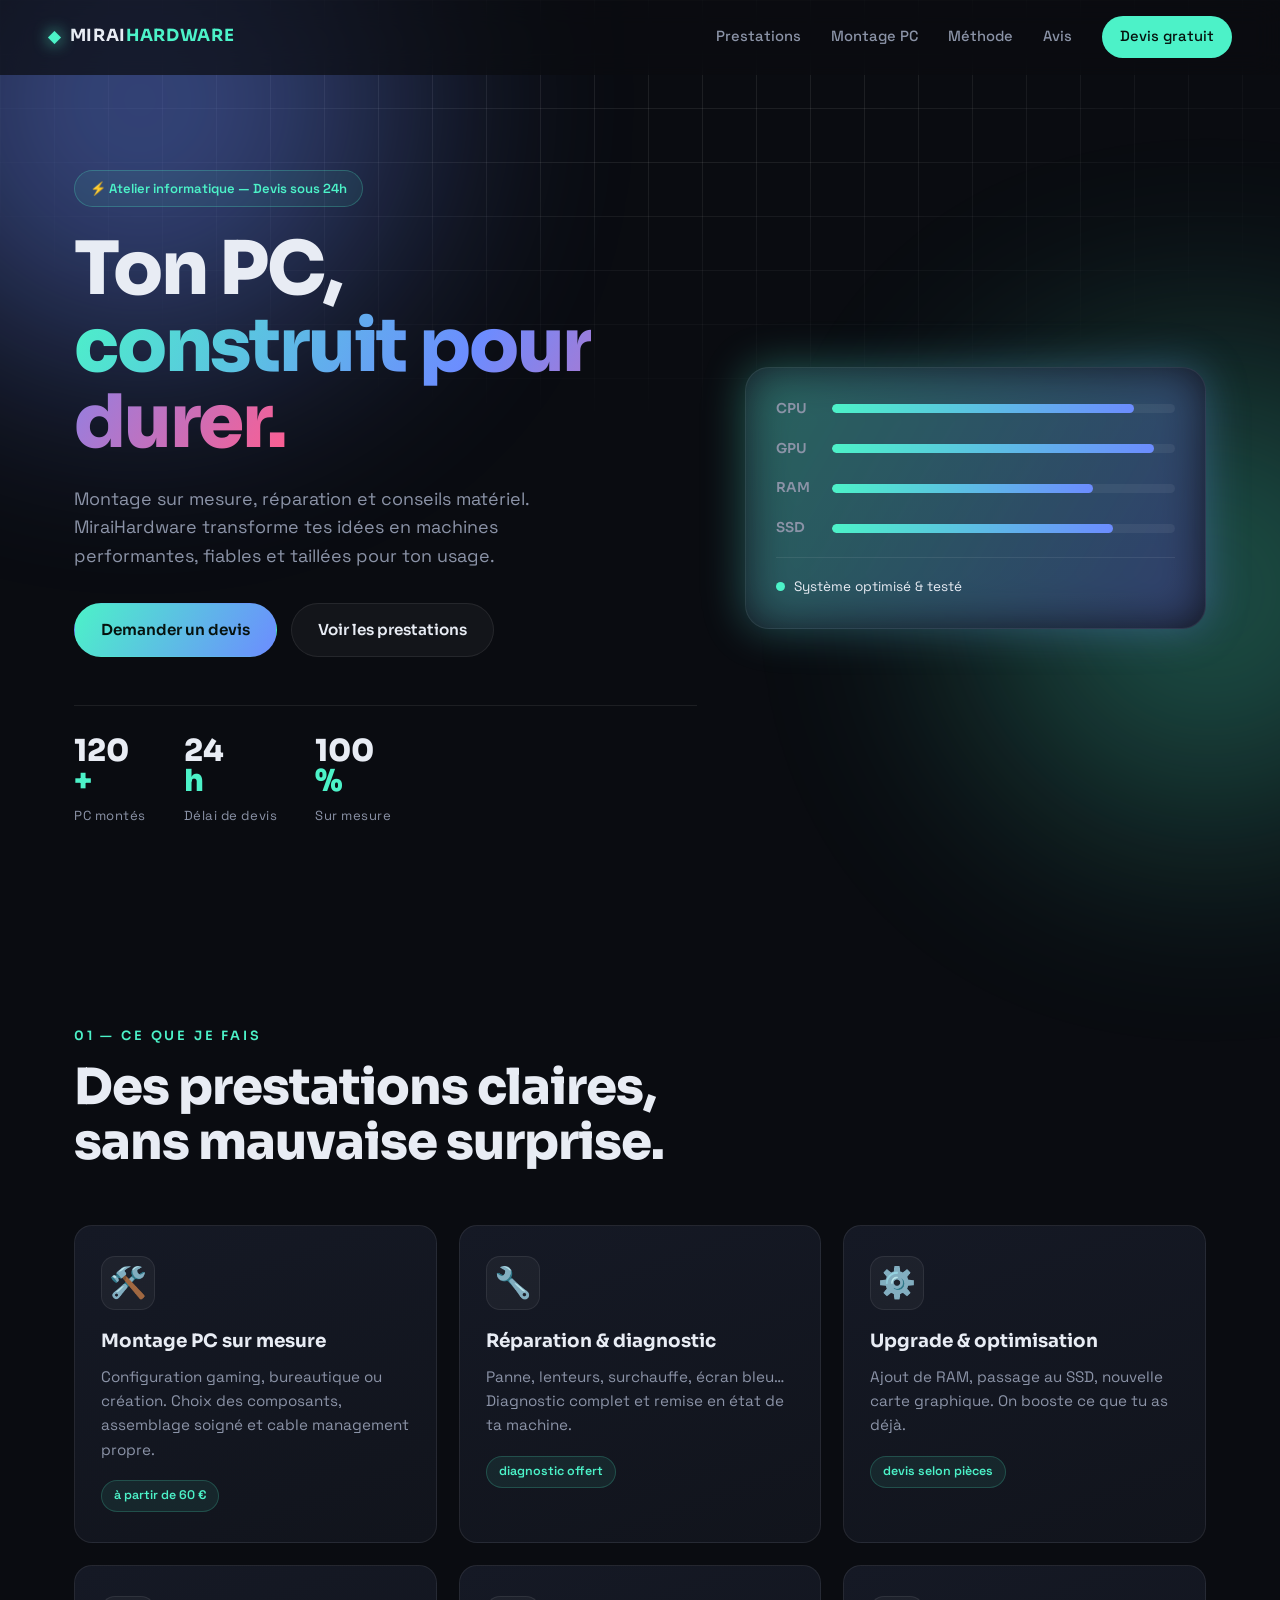
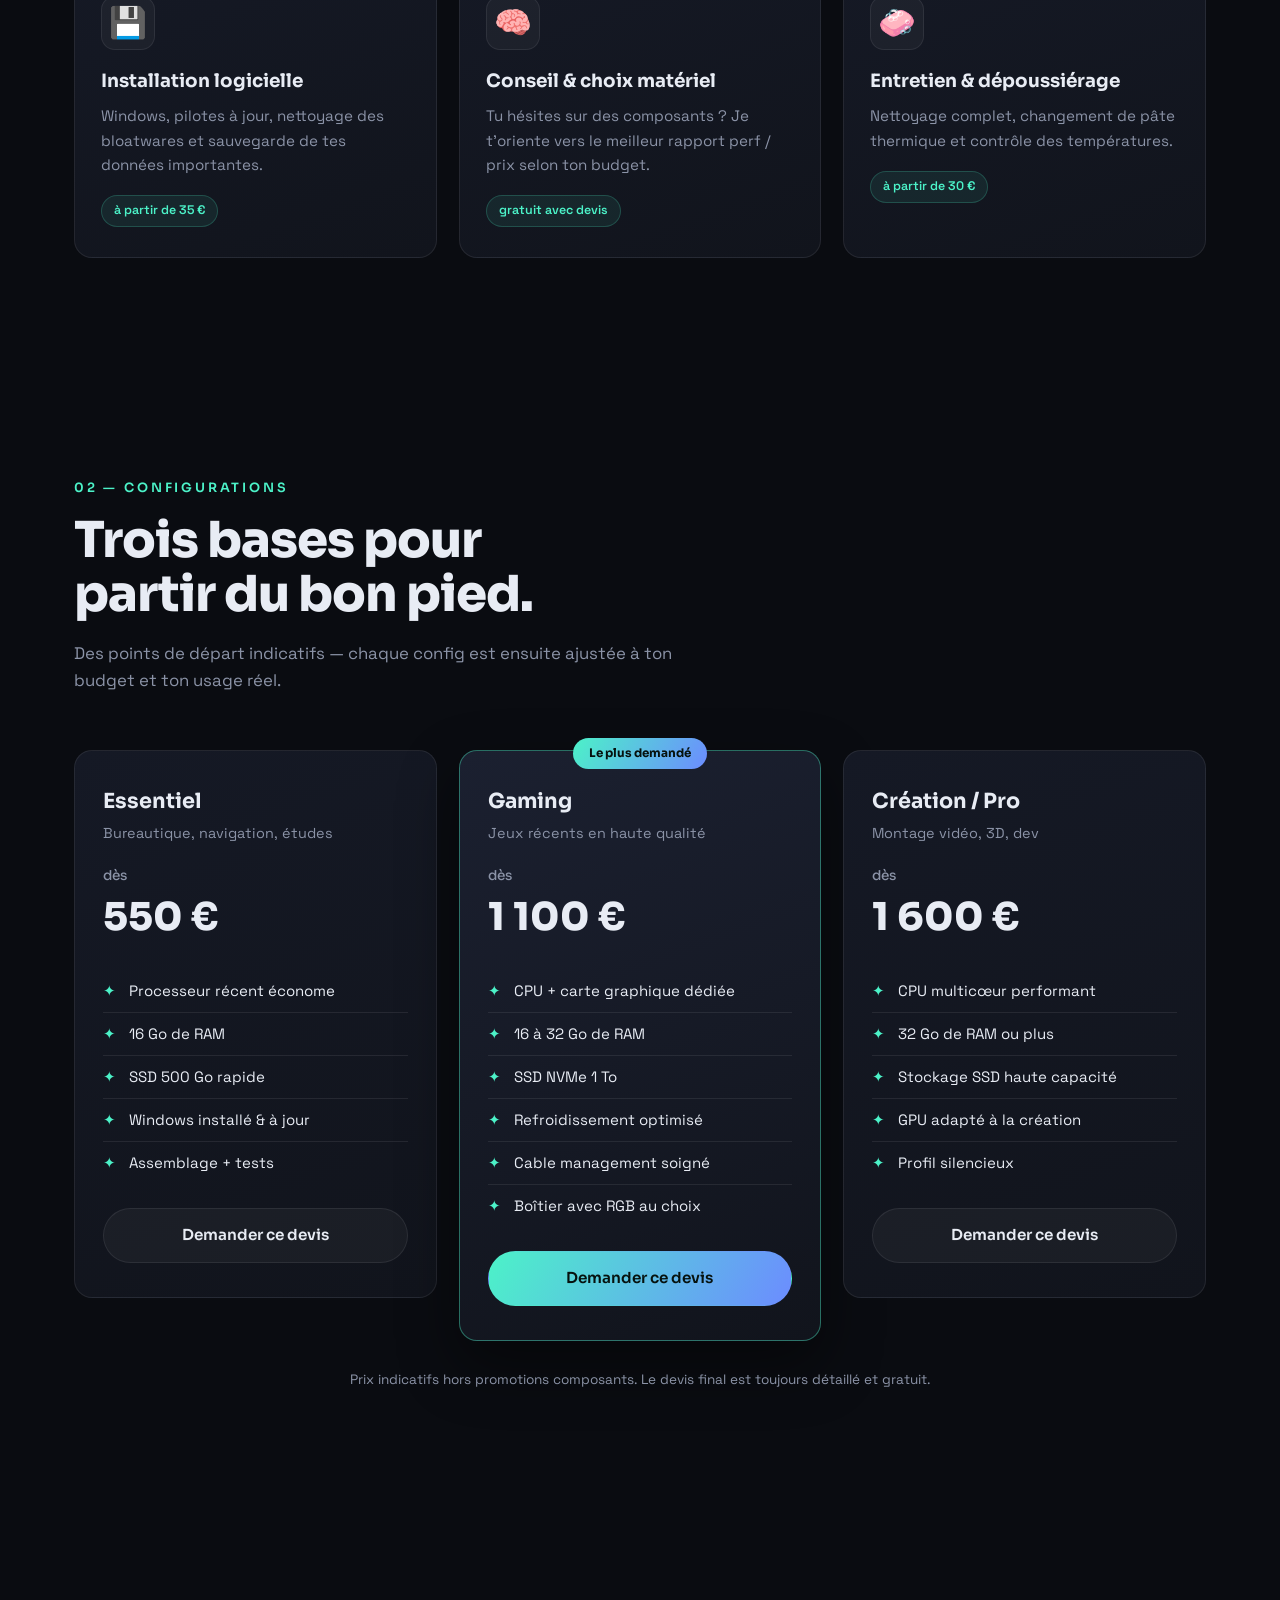
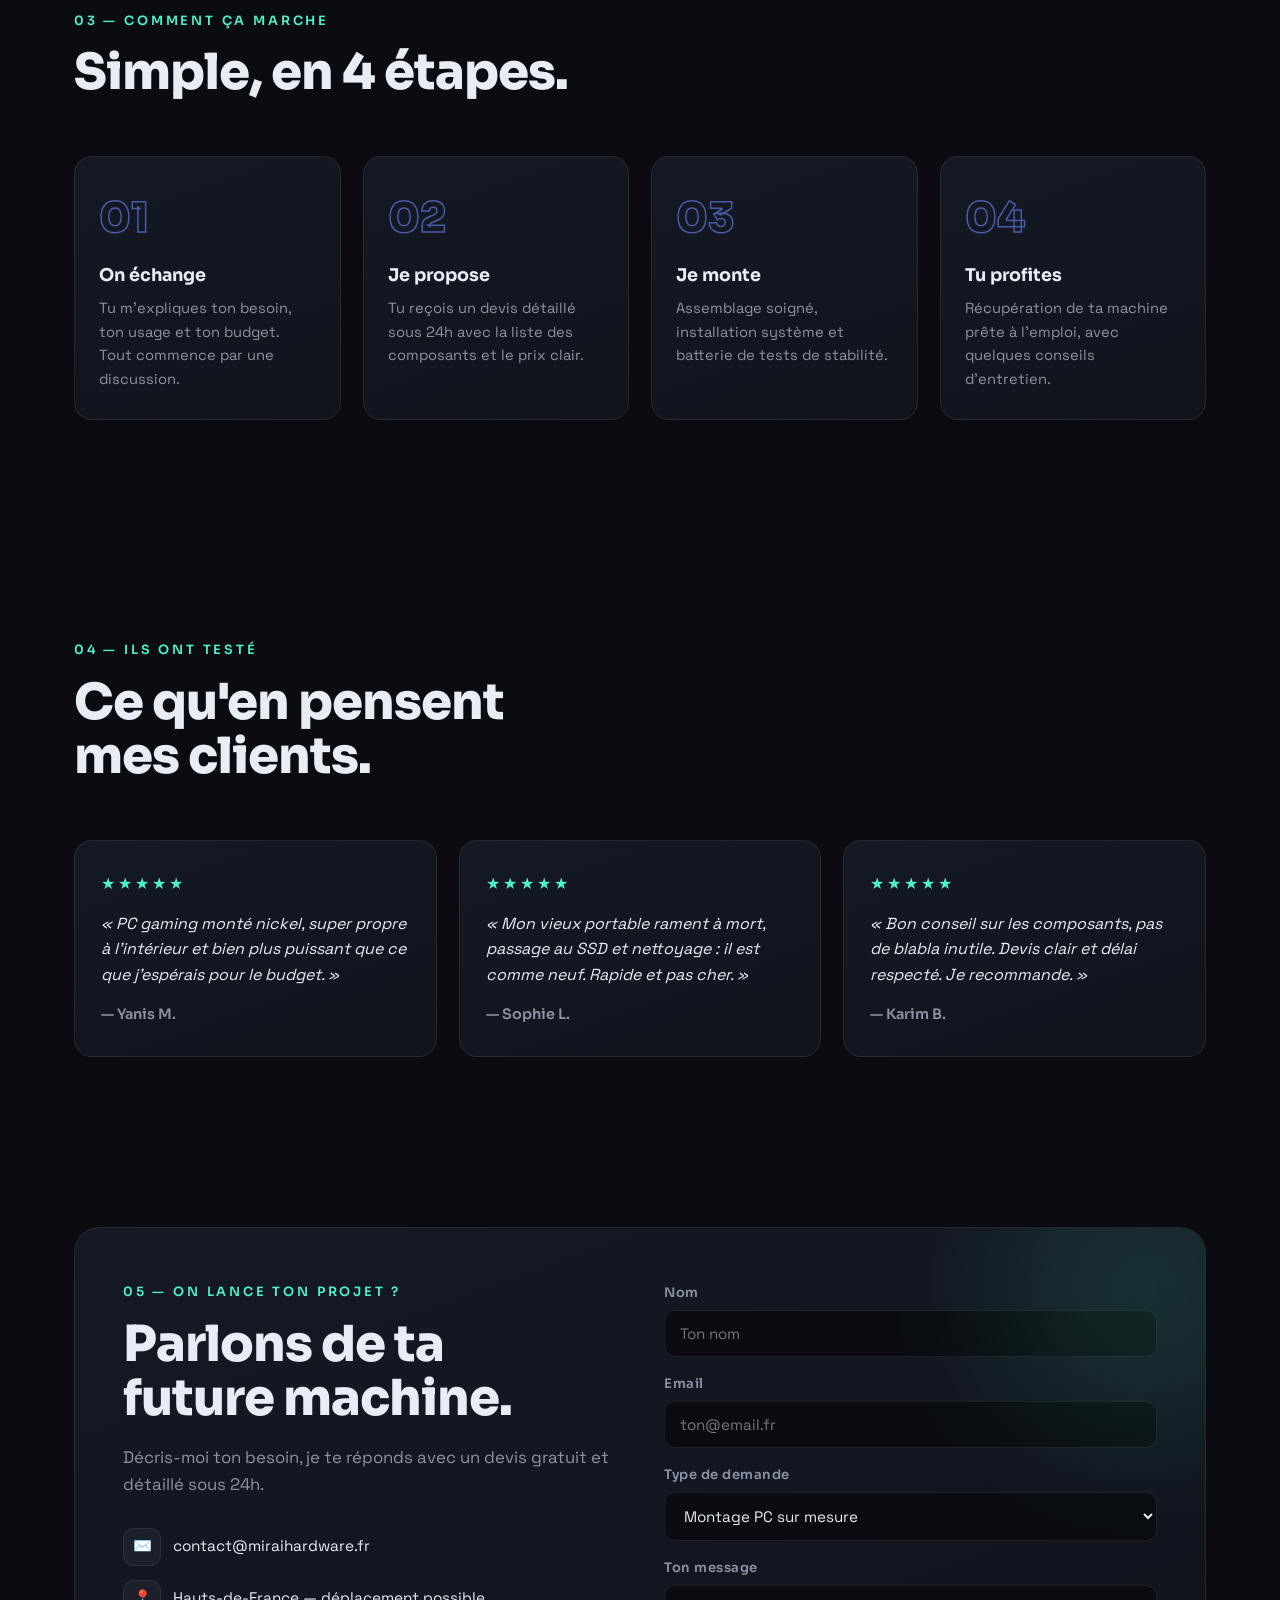
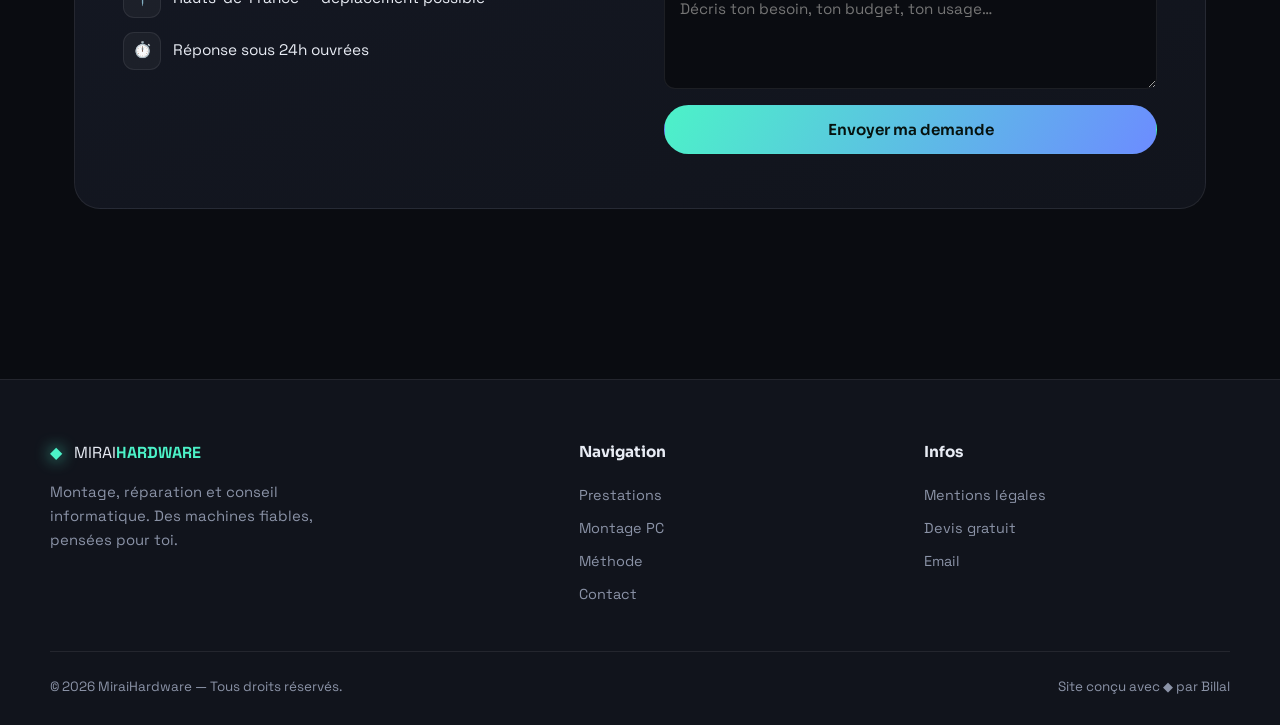
==== index.html @ 823fc2a7 "Refonte complète du site : one-page moderne, CSS unifié, responsive" ====
<!DOCTYPE html>
<html lang="fr">
<head>
<meta charset="UTF-8">
<meta name="viewport" content="width=device-width, initial-scale=1.0">
<title>MiraiHardware — Montage PC sur mesure, réparation & matériel informatique</title>
<meta name="description" content="MiraiHardware : montage de PC gaming et bureautique sur mesure, réparation informatique, conseils et vente de matériel. Devis gratuit et rapide.">
<link rel="preconnect" href="https://fonts.googleapis.com">
<link rel="preconnect" href="https://fonts.gstatic.com" crossorigin>
<link href="https://fonts.googleapis.com/css2?family=Sora:wght@400;500;600;700;800&family=Space+Grotesk:wght@400;500;600;700&display=swap" rel="stylesheet">
<link rel="stylesheet" href="style.css">
</head>
<body>

<!-- ===== Fond animé ===== -->
<div class="bg-grid" aria-hidden="true"></div>
<div class="bg-glow bg-glow--1" aria-hidden="true"></div>
<div class="bg-glow bg-glow--2" aria-hidden="true"></div>

<!-- ===== Navigation ===== -->
<header class="nav" id="nav">
  <a href="#accueil" class="brand">
    <span class="brand-mark">◆</span>
    <span class="brand-text">MIRAI<strong>HARDWARE</strong></span>
  </a>
  <nav class="nav-links" id="navLinks">
    <a href="#prestations">Prestations</a>
    <a href="#montage">Montage PC</a>
    <a href="#process">Méthode</a>
    <a href="#avis">Avis</a>
    <a href="#contact" class="nav-cta">Devis gratuit</a>
  </nav>
  <button class="burger" id="burger" aria-label="Ouvrir le menu">
    <span></span><span></span><span></span>
  </button>
</header>

<main>

<!-- ===== HERO ===== -->
<section class="hero" id="accueil">
  <div class="hero-inner">
    <p class="eyebrow reveal">⚡ Atelier informatique — Devis sous 24h</p>
    <h1 class="reveal">
      Ton PC,<br>
      <span class="grad">construit pour durer.</span>
    </h1>
    <p class="hero-sub reveal">
      Montage sur mesure, réparation et conseils matériel.
      MiraiHardware transforme tes idées en machines performantes,
      fiables et taillées pour ton usage.
    </p>
    <div class="hero-actions reveal">
      <a href="#contact" class="btn btn-primary">Demander un devis</a>
      <a href="#prestations" class="btn btn-ghost">Voir les prestations</a>
    </div>
    <div class="hero-stats reveal">
      <div class="stat">
        <span class="stat-num" data-target="120">0</span><span class="stat-plus">+</span>
        <span class="stat-label">PC montés</span>
      </div>
      <div class="stat">
        <span class="stat-num" data-target="24">0</span><span class="stat-plus">h</span>
        <span class="stat-label">Délai de devis</span>
      </div>
      <div class="stat">
        <span class="stat-num" data-target="100">0</span><span class="stat-plus">%</span>
        <span class="stat-label">Sur mesure</span>
      </div>
    </div>
  </div>

  <!-- Carte flottante "PC" décorative -->
  <div class="hero-card reveal">
    <div class="hero-card-glow"></div>
    <div class="hero-card-inner">
      <div class="card-row"><span>CPU</span><span class="bar"><i style="--w:88%"></i></span></div>
      <div class="card-row"><span>GPU</span><span class="bar"><i style="--w:94%"></i></span></div>
      <div class="card-row"><span>RAM</span><span class="bar"><i style="--w:76%"></i></span></div>
      <div class="card-row"><span>SSD</span><span class="bar"><i style="--w:82%"></i></span></div>
      <div class="card-foot">
        <span class="dot"></span> Système optimisé &amp; testé
      </div>
    </div>
  </div>
</section>

<!-- ===== PRESTATIONS ===== -->
<section class="section" id="prestations">
  <div class="section-head reveal">
    <p class="kicker">01 — Ce que je fais</p>
    <h2>Des prestations claires,<br>sans mauvaise surprise.</h2>
  </div>

  <div class="cards">
    <article class="card reveal">
      <div class="card-ico">🛠️</div>
      <h3>Montage PC sur mesure</h3>
      <p>Configuration gaming, bureautique ou création. Choix des composants, assemblage soigné et cable management propre.</p>
      <span class="card-tag">à partir de 60 €</span>
    </article>

    <article class="card reveal">
      <div class="card-ico">🔧</div>
      <h3>Réparation &amp; diagnostic</h3>
      <p>Panne, lenteurs, surchauffe, écran bleu… Diagnostic complet et remise en état de ta machine.</p>
      <span class="card-tag">diagnostic offert</span>
    </article>

    <article class="card reveal">
      <div class="card-ico">⚙️</div>
      <h3>Upgrade &amp; optimisation</h3>
      <p>Ajout de RAM, passage au SSD, nouvelle carte graphique. On booste ce que tu as déjà.</p>
      <span class="card-tag">devis selon pièces</span>
    </article>

    <article class="card reveal">
      <div class="card-ico">💾</div>
      <h3>Installation logicielle</h3>
      <p>Windows, pilotes à jour, nettoyage des bloatwares et sauvegarde de tes données importantes.</p>
      <span class="card-tag">à partir de 35 €</span>
    </article>

    <article class="card reveal">
      <div class="card-ico">🧠</div>
      <h3>Conseil &amp; choix matériel</h3>
      <p>Tu hésites sur des composants ? Je t'oriente vers le meilleur rapport perf / prix selon ton budget.</p>
      <span class="card-tag">gratuit avec devis</span>
    </article>

    <article class="card reveal">
      <div class="card-ico">🧼</div>
      <h3>Entretien &amp; dépoussiérage</h3>
      <p>Nettoyage complet, changement de pâte thermique et contrôle des températures.</p>
      <span class="card-tag">à partir de 30 €</span>
    </article>
  </div>
</section>

<!-- ===== MONTAGE / OFFRES ===== -->
<section class="section" id="montage">
  <div class="section-head reveal">
    <p class="kicker">02 — Configurations</p>
    <h2>Trois bases pour<br>partir du bon pied.</h2>
    <p class="section-lead">Des points de départ indicatifs — chaque config est ensuite ajustée à ton budget et ton usage réel.</p>
  </div>

  <div class="pricing">
    <article class="plan reveal">
      <h3 class="plan-name">Essentiel</h3>
      <p class="plan-desc">Bureautique, navigation, études</p>
      <p class="plan-price"><span>dès</span> 550 €</p>
      <ul class="plan-list">
        <li>Processeur récent économe</li>
        <li>16 Go de RAM</li>
        <li>SSD 500 Go rapide</li>
        <li>Windows installé &amp; à jour</li>
        <li>Assemblage + tests</li>
      </ul>
      <a href="#contact" class="btn btn-ghost btn-block">Demander ce devis</a>
    </article>

    <article class="plan plan--featured reveal">
      <span class="plan-badge">Le plus demandé</span>
      <h3 class="plan-name">Gaming</h3>
      <p class="plan-desc">Jeux récents en haute qualité</p>
      <p class="plan-price"><span>dès</span> 1 100 €</p>
      <ul class="plan-list">
        <li>CPU + carte graphique dédiée</li>
        <li>16 à 32 Go de RAM</li>
        <li>SSD NVMe 1 To</li>
        <li>Refroidissement optimisé</li>
        <li>Cable management soigné</li>
        <li>Boîtier avec RGB au choix</li>
      </ul>
      <a href="#contact" class="btn btn-primary btn-block">Demander ce devis</a>
    </article>

    <article class="plan reveal">
      <h3 class="plan-name">Création / Pro</h3>
      <p class="plan-desc">Montage vidéo, 3D, dev</p>
      <p class="plan-price"><span>dès</span> 1 600 €</p>
      <ul class="plan-list">
        <li>CPU multicœur performant</li>
        <li>32 Go de RAM ou plus</li>
        <li>Stockage SSD haute capacité</li>
        <li>GPU adapté à la création</li>
        <li>Profil silencieux</li>
      </ul>
      <a href="#contact" class="btn btn-ghost btn-block">Demander ce devis</a>
    </article>
  </div>
  <p class="pricing-note reveal">Prix indicatifs hors promotions composants. Le devis final est toujours détaillé et gratuit.</p>
</section>

<!-- ===== PROCESS ===== -->
<section class="section" id="process">
  <div class="section-head reveal">
    <p class="kicker">03 — Comment ça marche</p>
    <h2>Simple, en 4 étapes.</h2>
  </div>

  <div class="steps">
    <div class="step reveal">
      <span class="step-num">01</span>
      <h3>On échange</h3>
      <p>Tu m'expliques ton besoin, ton usage et ton budget. Tout commence par une discussion.</p>
    </div>
    <div class="step reveal">
      <span class="step-num">02</span>
      <h3>Je propose</h3>
      <p>Tu reçois un devis détaillé sous 24h avec la liste des composants et le prix clair.</p>
    </div>
    <div class="step reveal">
      <span class="step-num">03</span>
      <h3>Je monte</h3>
      <p>Assemblage soigné, installation système et batterie de tests de stabilité.</p>
    </div>
    <div class="step reveal">
      <span class="step-num">04</span>
      <h3>Tu profites</h3>
      <p>Récupération de ta machine prête à l'emploi, avec quelques conseils d'entretien.</p>
    </div>
  </div>
</section>

<!-- ===== AVIS ===== -->
<section class="section" id="avis">
  <div class="section-head reveal">
    <p class="kicker">04 — Ils ont testé</p>
    <h2>Ce qu'en pensent<br>mes clients.</h2>
  </div>

  <div class="reviews">
    <figure class="review reveal">
      <div class="stars">★★★★★</div>
      <blockquote>« PC gaming monté nickel, super propre à l'intérieur et bien plus puissant que ce que j'espérais pour le budget. »</blockquote>
      <figcaption>— Yanis M.</figcaption>
    </figure>
    <figure class="review reveal">
      <div class="stars">★★★★★</div>
      <blockquote>« Mon vieux portable rament à mort, passage au SSD et nettoyage : il est comme neuf. Rapide et pas cher. »</blockquote>
      <figcaption>— Sophie L.</figcaption>
    </figure>
    <figure class="review reveal">
      <div class="stars">★★★★★</div>
      <blockquote>« Bon conseil sur les composants, pas de blabla inutile. Devis clair et délai respecté. Je recommande. »</blockquote>
      <figcaption>— Karim B.</figcaption>
    </figure>
  </div>
</section>

<!-- ===== CONTACT ===== -->
<section class="section section--contact" id="contact">
  <div class="contact-box reveal">
    <div class="contact-text">
      <p class="kicker">05 — On lance ton projet ?</p>
      <h2>Parlons de ta<br>future machine.</h2>
      <p class="section-lead">Décris-moi ton besoin, je te réponds avec un devis gratuit et détaillé sous 24h.</p>
      <ul class="contact-info">
        <li><span>✉️</span> contact@miraihardware.fr</li>
        <li><span>📍</span> Hauts-de-France — déplacement possible</li>
        <li><span>⏱️</span> Réponse sous 24h ouvrées</li>
      </ul>
    </div>

    <form class="contact-form" id="contactForm" novalidate>
      <div class="field">
        <label for="name">Nom</label>
        <input type="text" id="name" name="name" placeholder="Ton nom" required>
      </div>
      <div class="field">
        <label for="email">Email</label>
        <input type="email" id="email" name="email" placeholder="ton@email.fr" required>
      </div>
      <div class="field">
        <label for="subject">Type de demande</label>
        <select id="subject" name="subject">
          <option>Montage PC sur mesure</option>
          <option>Réparation / diagnostic</option>
          <option>Upgrade / optimisation</option>
          <option>Conseil matériel</option>
          <option>Autre</option>
        </select>
      </div>
      <div class="field">
        <label for="message">Ton message</label>
        <textarea id="message" name="message" rows="4" placeholder="Décris ton besoin, ton budget, ton usage…" required></textarea>
      </div>
      <button type="submit" class="btn btn-primary btn-block">Envoyer ma demande</button>
      <p class="form-note" id="formNote" hidden>✅ Merci ! Ta demande est prête — ton client mail va s'ouvrir.</p>
    </form>
  </div>
</section>

</main>

<!-- ===== FOOTER ===== -->
<footer class="footer">
  <div class="footer-top">
    <div class="footer-brand">
      <span class="brand-mark">◆</span>
      <span class="brand-text">MIRAI<strong>HARDWARE</strong></span>
      <p>Montage, réparation et conseil informatique. Des machines fiables, pensées pour toi.</p>
    </div>
    <nav class="footer-nav">
      <h4>Navigation</h4>
      <a href="#prestations">Prestations</a>
      <a href="#montage">Montage PC</a>
      <a href="#process">Méthode</a>
      <a href="#contact">Contact</a>
    </nav>
    <nav class="footer-nav">
      <h4>Infos</h4>
      <a href="mentions.html">Mentions légales</a>
      <a href="#contact">Devis gratuit</a>
      <a href="mailto:contact@miraihardware.fr">Email</a>
    </nav>
  </div>
  <div class="footer-bottom">
    <p>© <span id="year"></span> MiraiHardware — Tous droits réservés.</p>
    <p>Site conçu avec ◆ par Billal</p>
  </div>
</footer>

<a href="#accueil" class="to-top" id="toTop" aria-label="Remonter">↑</a>

<script src="script.js"></script>
</body>
</html>
---- style.css ----
/* =========================================================
   MiraiHardware — style.css
   Thème : dark / tech / gaming
   ========================================================= */

:root{
  --bg:        #0a0c11;
  --bg-soft:   #11141c;
  --panel:     #151925;
  --panel-2:   #1b2030;
  --line:      rgba(255,255,255,.08);
  --text:      #e8ecf4;
  --muted:     #8b93a7;
  --accent:    #4cf2c8;   /* vert/cyan */
  --accent-2:  #6c8cff;   /* bleu */
  --accent-3:  #ff5d8f;   /* rose */
  --radius:    18px;
  --maxw:      1180px;
  --font-display: 'Sora', sans-serif;
  --font-body:    'Space Grotesk', sans-serif;
}

/* ---------- Reset ---------- */
*{margin:0;padding:0;box-sizing:border-box}
html{scroll-behavior:smooth;scroll-padding-top:90px}
body{
  font-family:var(--font-body);
  background:var(--bg);
  color:var(--text);
  line-height:1.6;
  overflow-x:hidden;
  -webkit-font-smoothing:antialiased;
}
a{color:inherit;text-decoration:none}
img{max-width:100%;display:block}
ul{list-style:none}

/* ---------- Fond animé ---------- */
.bg-grid{
  position:fixed;inset:0;z-index:-2;
  background-image:
    linear-gradient(var(--line) 1px,transparent 1px),
    linear-gradient(90deg,var(--line) 1px,transparent 1px);
  background-size:54px 54px;
  mask-image:radial-gradient(ellipse 80% 60% at 50% 0%,#000 30%,transparent 80%);
}
.bg-glow{
  position:fixed;border-radius:50%;filter:blur(120px);
  z-index:-1;opacity:.45;pointer-events:none;
}
.bg-glow--1{
  width:520px;height:520px;background:var(--accent-2);
  top:-160px;left:-120px;animation:float1 16s ease-in-out infinite;
}
.bg-glow--2{
  width:460px;height:460px;background:var(--accent);
  top:40%;right:-160px;opacity:.3;animation:float2 19s ease-in-out infinite;
}
@keyframes float1{50%{transform:translate(80px,60px)}}
@keyframes float2{50%{transform:translate(-70px,-50px)}}

/* ---------- Layout helpers ---------- */
.section{
  max-width:var(--maxw);
  margin:0 auto;
  padding:110px 24px;
}
.section-head{margin-bottom:56px;max-width:640px}
.kicker{
  font-family:var(--font-display);
  font-size:.8rem;letter-spacing:.22em;text-transform:uppercase;
  color:var(--accent);font-weight:600;margin-bottom:14px;
}
h2{
  font-family:var(--font-display);
  font-size:clamp(1.9rem,4.4vw,3.1rem);
  font-weight:800;line-height:1.1;letter-spacing:-.02em;
}
.section-lead{color:var(--muted);margin-top:18px;font-size:1.05rem}

/* ---------- Navigation ---------- */
.nav{
  position:fixed;top:0;left:0;right:0;z-index:100;
  display:flex;align-items:center;justify-content:space-between;
  padding:16px clamp(20px,4vw,48px);
  background:rgba(10,12,17,.7);
  backdrop-filter:blur(14px);
  border-bottom:1px solid transparent;
  transition:border-color .3s,background .3s,padding .3s;
}
.nav.scrolled{
  border-bottom-color:var(--line);
  padding-top:11px;padding-bottom:11px;
}
.brand{
  display:flex;align-items:center;gap:9px;
  font-family:var(--font-display);font-weight:700;
  font-size:1.05rem;letter-spacing:.04em;
}
.brand-mark{
  color:var(--accent);font-size:1rem;
  filter:drop-shadow(0 0 8px var(--accent));
  animation:spin 9s linear infinite;
}
@keyframes spin{to{transform:rotate(360deg)}}
.brand-text strong{color:var(--accent)}
.nav-links{display:flex;align-items:center;gap:30px}
.nav-links a{
  font-size:.92rem;color:var(--muted);
  font-weight:500;transition:color .2s;
}
.nav-links a:hover{color:var(--text)}
.nav-cta{
  background:var(--accent);color:#06120e !important;
  padding:9px 18px;border-radius:999px;font-weight:600;
  transition:transform .2s,box-shadow .2s;
}
.nav-cta:hover{transform:translateY(-2px);box-shadow:0 8px 24px rgba(76,242,200,.35)}

.burger{
  display:none;flex-direction:column;gap:5px;
  background:none;border:0;cursor:pointer;padding:6px;
}
.burger span{
  width:24px;height:2px;background:var(--text);
  border-radius:2px;transition:.3s;
}
.burger.open span:nth-child(1){transform:translateY(7px) rotate(45deg)}
.burger.open span:nth-child(2){opacity:0}
.burger.open span:nth-child(3){transform:translateY(-7px) rotate(-45deg)}

/* ---------- Boutons ---------- */
.btn{
  display:inline-flex;align-items:center;justify-content:center;
  font-family:var(--font-display);font-weight:600;font-size:.95rem;
  padding:14px 26px;border-radius:999px;cursor:pointer;
  border:1px solid transparent;transition:transform .2s,box-shadow .2s,background .2s;
}
.btn-primary{
  background:linear-gradient(120deg,var(--accent),var(--accent-2));
  color:#06120e;
}
.btn-primary:hover{transform:translateY(-3px);box-shadow:0 14px 34px rgba(76,242,200,.32)}
.btn-ghost{
  background:rgba(255,255,255,.04);
  border-color:var(--line);color:var(--text);
}
.btn-ghost:hover{transform:translateY(-3px);border-color:var(--accent);color:var(--accent)}
.btn-block{width:100%}

/* ---------- HERO ---------- */
.hero{
  max-width:var(--maxw);margin:0 auto;
  padding:170px 24px 90px;
  display:grid;grid-template-columns:1.15fr .85fr;
  gap:48px;align-items:center;
}
.eyebrow{
  display:inline-block;
  font-size:.82rem;font-weight:600;
  color:var(--accent);
  background:rgba(76,242,200,.08);
  border:1px solid rgba(76,242,200,.25);
  padding:7px 15px;border-radius:999px;margin-bottom:24px;
}
.hero h1{
  font-family:var(--font-display);
  font-size:clamp(2.6rem,6vw,4.6rem);
  font-weight:800;line-height:1.04;letter-spacing:-.03em;
}
.grad{
  background:linear-gradient(120deg,var(--accent),var(--accent-2) 55%,var(--accent-3));
  -webkit-background-clip:text;background-clip:text;color:transparent;
}
.hero-sub{
  color:var(--muted);font-size:1.12rem;
  margin:24px 0 32px;max-width:480px;
}
.hero-actions{display:flex;gap:14px;flex-wrap:wrap}
.hero-stats{
  display:flex;gap:38px;margin-top:48px;
  padding-top:30px;border-top:1px solid var(--line);
}
.stat{display:flex;flex-direction:column;align-items:flex-start}
.stat-num,.stat-plus{
  font-family:var(--font-display);font-weight:800;
  font-size:1.9rem;color:var(--text);line-height:1;
}
.stat-plus{color:var(--accent)}
.stat .stat-num{display:inline}
.stat-label{
  font-size:.82rem;color:var(--muted);
  margin-top:8px;letter-spacing:.04em;
}

/* Carte flottante du hero */
.hero-card{
  position:relative;
  background:linear-gradient(160deg,var(--panel),var(--bg-soft));
  border:1px solid var(--line);
  border-radius:24px;padding:30px;
  animation:bob 6s ease-in-out infinite;
}
@keyframes bob{50%{transform:translateY(-14px)}}
.hero-card-glow{
  position:absolute;inset:-1px;border-radius:24px;z-index:-1;
  background:linear-gradient(120deg,var(--accent),var(--accent-2));
  opacity:.35;filter:blur(22px);
}
.card-row{
  display:flex;align-items:center;gap:14px;
  margin-bottom:18px;font-family:var(--font-display);
  font-size:.85rem;font-weight:600;color:var(--muted);
}
.card-row span:first-child{width:42px}
.bar{
  flex:1;height:9px;background:rgba(255,255,255,.06);
  border-radius:999px;overflow:hidden;
}
.bar i{
  display:block;height:100%;width:var(--w);
  background:linear-gradient(90deg,var(--accent),var(--accent-2));
  border-radius:999px;
  animation:fill 1.6s cubic-bezier(.2,.8,.2,1) both;
}
@keyframes fill{from{width:0}}
.card-foot{
  display:flex;align-items:center;gap:9px;
  margin-top:6px;padding-top:18px;
  border-top:1px solid var(--line);
  font-size:.85rem;color:var(--text);
}
.dot{
  width:9px;height:9px;border-radius:50%;background:var(--accent);
  box-shadow:0 0 0 0 rgba(76,242,200,.6);
  animation:pulse 2s infinite;
}
@keyframes pulse{
  70%{box-shadow:0 0 0 11px rgba(76,242,200,0)}
  100%{box-shadow:0 0 0 0 rgba(76,242,200,0)}
}

/* ---------- Cartes prestations ---------- */
.cards{
  display:grid;
  grid-template-columns:repeat(3,1fr);
  gap:22px;
}
.card{
  background:linear-gradient(160deg,var(--panel),var(--bg-soft));
  border:1px solid var(--line);
  border-radius:var(--radius);
  padding:30px 26px;
  position:relative;overflow:hidden;
  transition:transform .25s,border-color .25s;
}
.card::before{
  content:"";position:absolute;top:0;left:0;right:0;height:2px;
  background:linear-gradient(90deg,var(--accent),var(--accent-2));
  transform:scaleX(0);transform-origin:left;transition:transform .3s;
}
.card:hover{transform:translateY(-7px);border-color:rgba(76,242,200,.3)}
.card:hover::before{transform:scaleX(1)}
.card-ico{
  font-size:1.9rem;margin-bottom:16px;
  width:54px;height:54px;border-radius:14px;
  display:flex;align-items:center;justify-content:center;
  background:rgba(255,255,255,.04);border:1px solid var(--line);
}
.card h3{
  font-family:var(--font-display);font-size:1.15rem;
  font-weight:700;margin-bottom:9px;
}
.card p{color:var(--muted);font-size:.95rem}
.card-tag{
  display:inline-block;margin-top:18px;
  font-size:.78rem;font-weight:600;
  color:var(--accent);
  background:rgba(76,242,200,.08);
  border:1px solid rgba(76,242,200,.2);
  padding:5px 12px;border-radius:999px;
}

/* ---------- Pricing ---------- */
.pricing{
  display:grid;grid-template-columns:repeat(3,1fr);
  gap:22px;align-items:start;
}
.plan{
  background:linear-gradient(160deg,var(--panel),var(--bg-soft));
  border:1px solid var(--line);
  border-radius:var(--radius);
  padding:34px 28px;position:relative;
  transition:transform .25s;
}
.plan:hover{transform:translateY(-6px)}
.plan--featured{
  border-color:rgba(76,242,200,.4);
  background:linear-gradient(160deg,var(--panel-2),var(--bg-soft));
  box-shadow:0 24px 60px rgba(0,0,0,.45);
}
.plan-badge{
  position:absolute;top:-13px;left:50%;transform:translateX(-50%);
  background:linear-gradient(120deg,var(--accent),var(--accent-2));
  color:#06120e;font-family:var(--font-display);
  font-size:.74rem;font-weight:700;
  padding:6px 16px;border-radius:999px;white-space:nowrap;
}
.plan-name{
  font-family:var(--font-display);font-size:1.3rem;
  font-weight:700;
}
.plan-desc{color:var(--muted);font-size:.9rem;margin-top:4px}
.plan-price{
  font-family:var(--font-display);font-size:2.4rem;
  font-weight:800;margin:20px 0 22px;
}
.plan-price span{
  font-size:.85rem;color:var(--muted);font-weight:500;
  display:block;
}
.plan-list li{
  padding:9px 0 9px 26px;position:relative;
  font-size:.94rem;color:var(--text);
  border-bottom:1px solid var(--line);
}
.plan-list li:last-child{border-bottom:0}
.plan-list li::before{
  content:"✦";position:absolute;left:0;color:var(--accent);
}
.plan .btn{margin-top:24px}
.pricing-note{
  text-align:center;color:var(--muted);
  font-size:.85rem;margin-top:28px;
}

/* ---------- Steps ---------- */
.steps{
  display:grid;grid-template-columns:repeat(4,1fr);gap:22px;
}
.step{
  background:linear-gradient(160deg,var(--panel),var(--bg-soft));
  border:1px solid var(--line);
  border-radius:var(--radius);padding:28px 24px;
  position:relative;
}
.step-num{
  font-family:var(--font-display);font-size:2.6rem;
  font-weight:800;color:transparent;
  -webkit-text-stroke:1.5px var(--accent-2);
  opacity:.6;display:block;margin-bottom:10px;
}
.step h3{
  font-family:var(--font-display);font-size:1.1rem;
  font-weight:700;margin-bottom:8px;
}
.step p{color:var(--muted);font-size:.92rem}

/* ---------- Avis ---------- */
.reviews{
  display:grid;grid-template-columns:repeat(3,1fr);gap:22px;
}
.review{
  background:linear-gradient(160deg,var(--panel),var(--bg-soft));
  border:1px solid var(--line);
  border-radius:var(--radius);padding:30px 26px;
}
.stars{color:var(--accent);letter-spacing:3px;margin-bottom:14px}
.review blockquote{
  font-size:1rem;color:var(--text);font-style:italic;
}
.review figcaption{
  margin-top:16px;font-family:var(--font-display);
  font-weight:600;font-size:.9rem;color:var(--muted);
}

/* ---------- Contact ---------- */
.section--contact{padding-top:60px}
.contact-box{
  display:grid;grid-template-columns:1fr 1fr;gap:48px;
  background:linear-gradient(160deg,var(--panel),var(--bg-soft));
  border:1px solid var(--line);
  border-radius:26px;padding:54px 48px;
  position:relative;overflow:hidden;
}
.contact-box::before{
  content:"";position:absolute;top:-80px;right:-80px;
  width:280px;height:280px;border-radius:50%;
  background:var(--accent);opacity:.12;filter:blur(70px);
}
.contact-text h2{margin-top:4px}
.contact-info{margin-top:30px;display:flex;flex-direction:column;gap:14px}
.contact-info li{
  display:flex;align-items:center;gap:12px;
  color:var(--text);font-size:.96rem;
}
.contact-info span{
  width:38px;height:38px;border-radius:11px;
  display:flex;align-items:center;justify-content:center;
  background:rgba(255,255,255,.04);border:1px solid var(--line);
}
.contact-form{display:flex;flex-direction:column;gap:16px}
.field{display:flex;flex-direction:column;gap:7px}
.field label{
  font-family:var(--font-display);font-size:.82rem;
  font-weight:600;color:var(--muted);letter-spacing:.04em;
}
.field input,.field select,.field textarea{
  background:var(--bg);
  border:1px solid var(--line);
  border-radius:11px;padding:13px 15px;
  color:var(--text);font-family:var(--font-body);
  font-size:.95rem;transition:border-color .2s,box-shadow .2s;
  resize:vertical;
}
.field input:focus,.field select:focus,.field textarea:focus{
  outline:none;border-color:var(--accent);
  box-shadow:0 0 0 3px rgba(76,242,200,.12);
}
.field input.invalid,.field textarea.invalid{
  border-color:var(--accent-3);
}
.form-note{
  color:var(--accent);font-size:.9rem;
  font-weight:600;text-align:center;
}

/* ---------- Footer ---------- */
.footer{
  border-top:1px solid var(--line);
  background:var(--bg-soft);
  padding:60px 24px 28px;margin-top:60px;
}
.footer-top{
  max-width:var(--maxw);margin:0 auto;
  display:grid;grid-template-columns:1.6fr 1fr 1fr;gap:40px;
  padding-bottom:40px;border-bottom:1px solid var(--line);
}
.footer-brand .brand-mark{margin-right:8px}
.footer-brand p{
  color:var(--muted);font-size:.93rem;
  margin-top:14px;max-width:320px;
}
.footer-nav h4{
  font-family:var(--font-display);font-size:.95rem;
  margin-bottom:14px;
}
.footer-nav a{
  display:block;color:var(--muted);font-size:.9rem;
  padding:5px 0;transition:color .2s;
}
.footer-nav a:hover{color:var(--accent)}
.footer-bottom{
  max-width:var(--maxw);margin:24px auto 0;
  display:flex;justify-content:space-between;
  flex-wrap:wrap;gap:8px;
  color:var(--muted);font-size:.84rem;
}

/* ---------- Bouton remonter ---------- */
.to-top{
  position:fixed;bottom:26px;right:26px;z-index:90;
  width:46px;height:46px;border-radius:50%;
  display:flex;align-items:center;justify-content:center;
  background:var(--accent);color:#06120e;
  font-size:1.2rem;font-weight:700;
  opacity:0;pointer-events:none;transform:translateY(14px);
  transition:opacity .3s,transform .3s;
  box-shadow:0 10px 28px rgba(76,242,200,.4);
}
.to-top.show{opacity:1;pointer-events:auto;transform:translateY(0)}

/* ---------- Animations reveal ---------- */
.reveal{
  opacity:0;transform:translateY(28px);
  transition:opacity .7s ease,transform .7s ease;
}
.reveal.in{opacity:1;transform:translateY(0)}

/* ---------- Pages secondaires (mentions) ---------- */
.page{
  max-width:760px;margin:0 auto;
  padding:150px 24px 90px;
}
.page h1{
  font-family:var(--font-display);
  font-size:clamp(2rem,5vw,3rem);font-weight:800;
  letter-spacing:-.02em;margin-bottom:8px;
}
.page .kicker{margin-bottom:16px}
.page h2{
  font-size:1.25rem;margin:38px 0 10px;
}
.page p{color:var(--muted);margin-bottom:10px}
.page a.inline{color:var(--accent)}
.back-link{
  display:inline-flex;align-items:center;gap:8px;
  margin-bottom:30px;color:var(--accent);
  font-family:var(--font-display);font-weight:600;font-size:.9rem;
}

/* ---------- Responsive ---------- */
@media(max-width:920px){
  .hero{grid-template-columns:1fr;padding-top:140px}
  .hero-card{max-width:380px}
  .cards,.pricing,.steps,.reviews{grid-template-columns:1fr 1fr}
  .contact-box{grid-template-columns:1fr;padding:40px 30px}
  .footer-top{grid-template-columns:1fr 1fr}
}
@media(max-width:680px){
  .nav-links{
    position:fixed;top:0;right:0;bottom:0;
    width:74%;max-width:300px;
    flex-direction:column;align-items:flex-start;
    justify-content:center;gap:26px;
    padding:40px;
    background:var(--bg-soft);
    border-left:1px solid var(--line);
    transform:translateX(100%);transition:transform .35s;
  }
  .nav-links.open{transform:translateX(0)}
  .nav-links a{font-size:1.1rem}
  .burger{display:flex;z-index:101}
  .cards,.pricing,.steps,.reviews{grid-template-columns:1fr}
  .hero-stats{gap:24px}
  .footer-top{grid-template-columns:1fr}
  .section{padding:80px 20px}
}
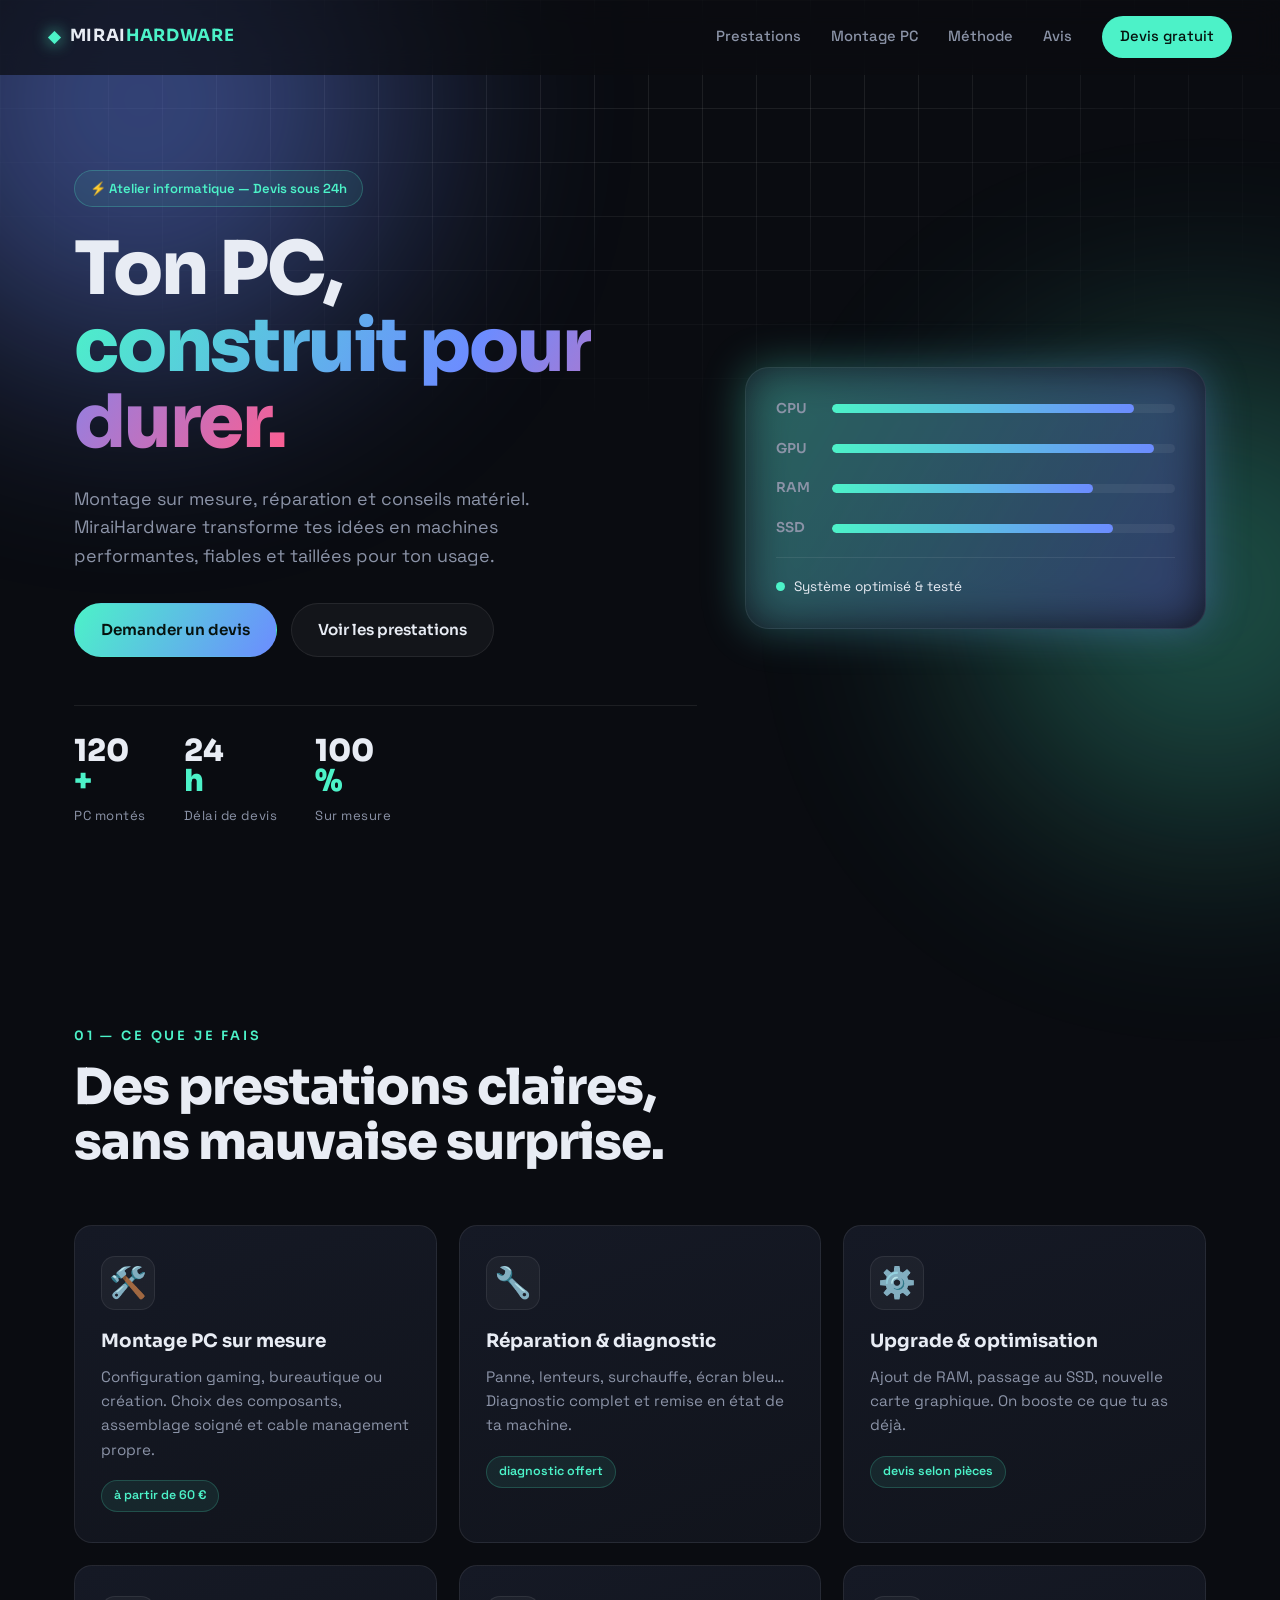
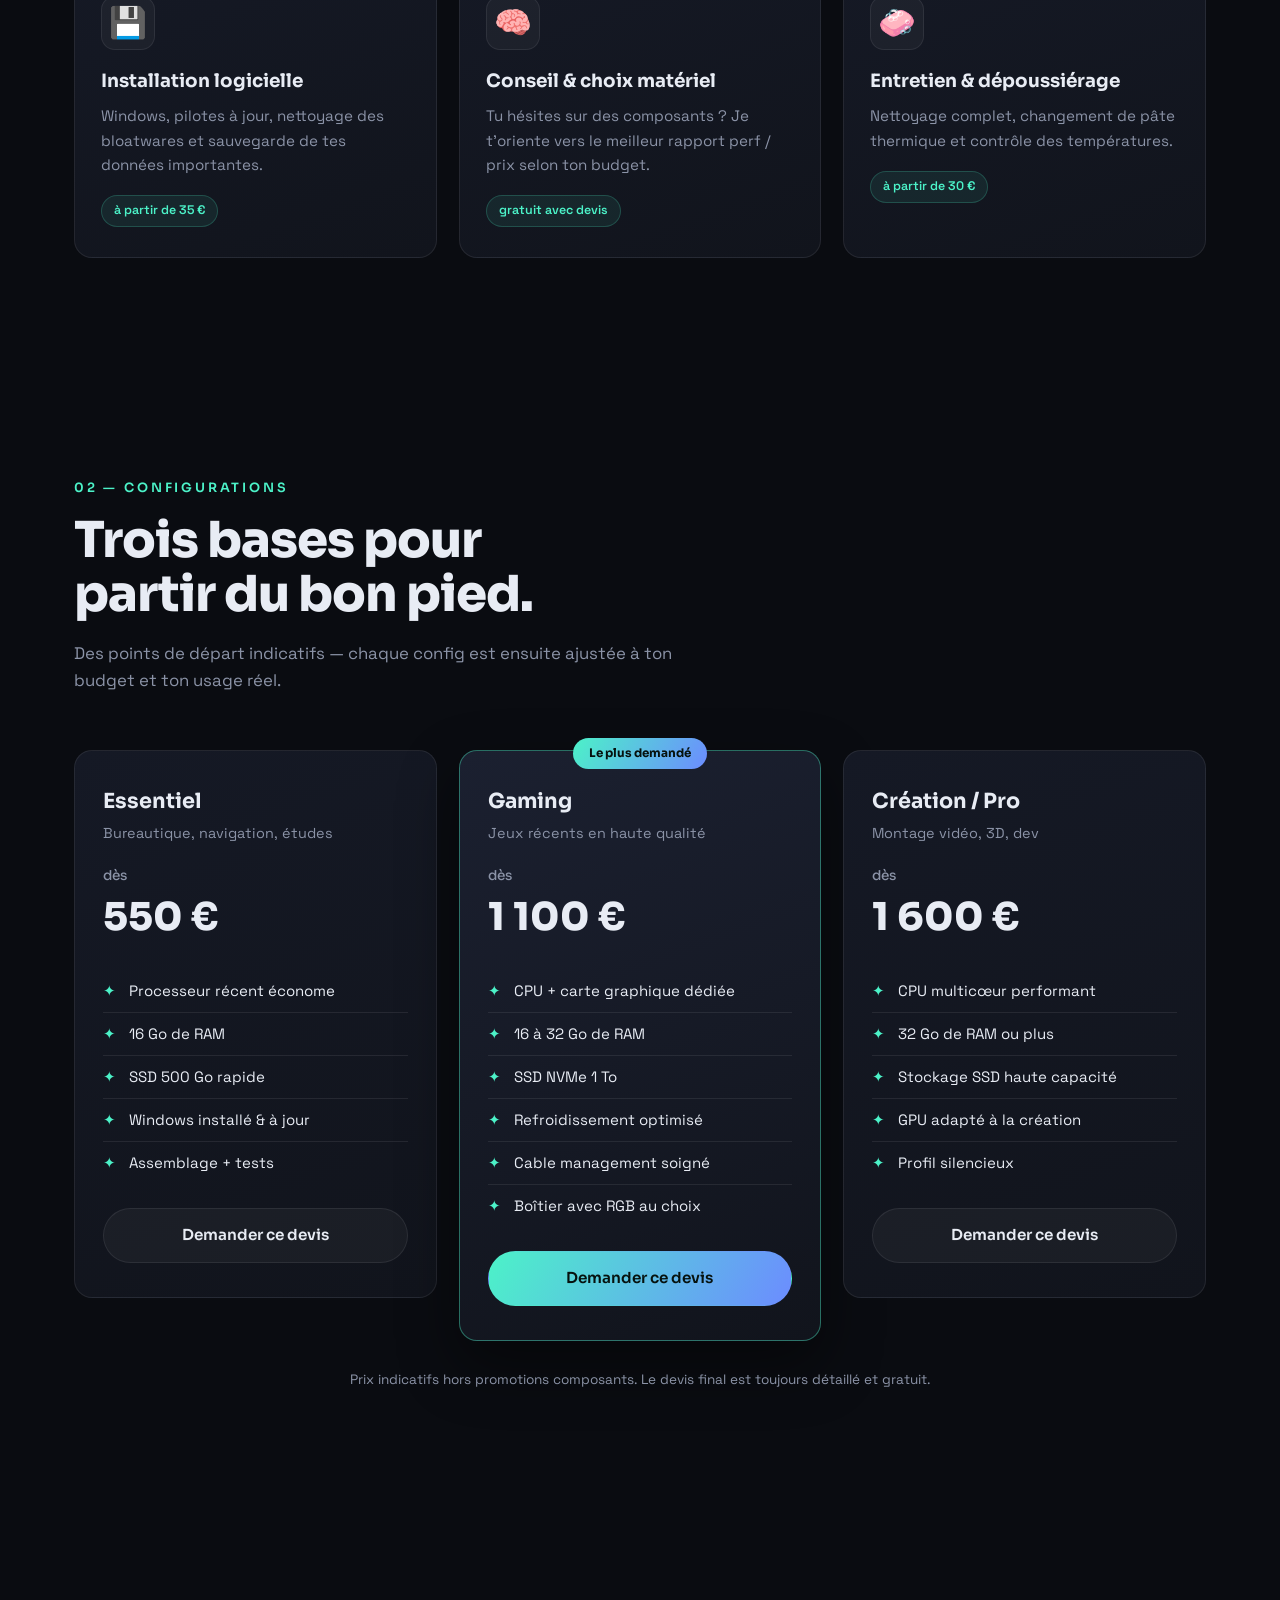
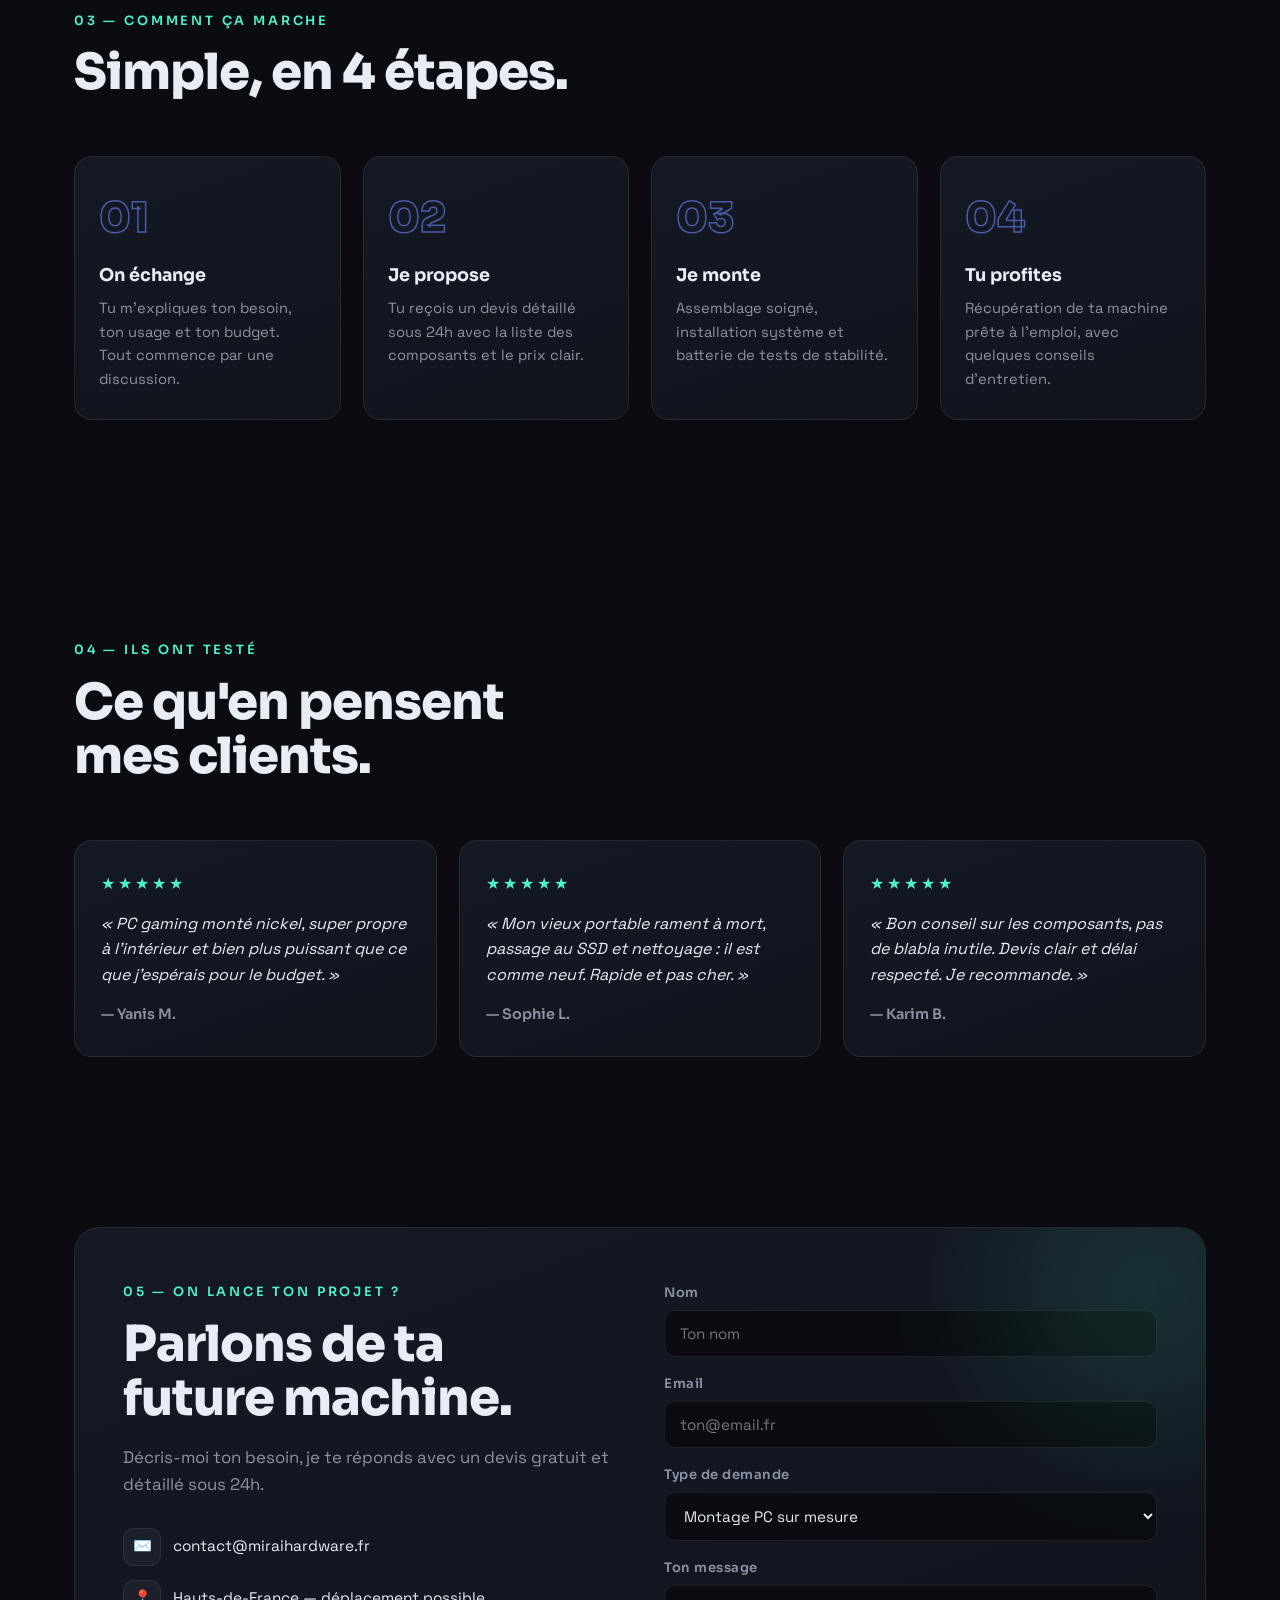
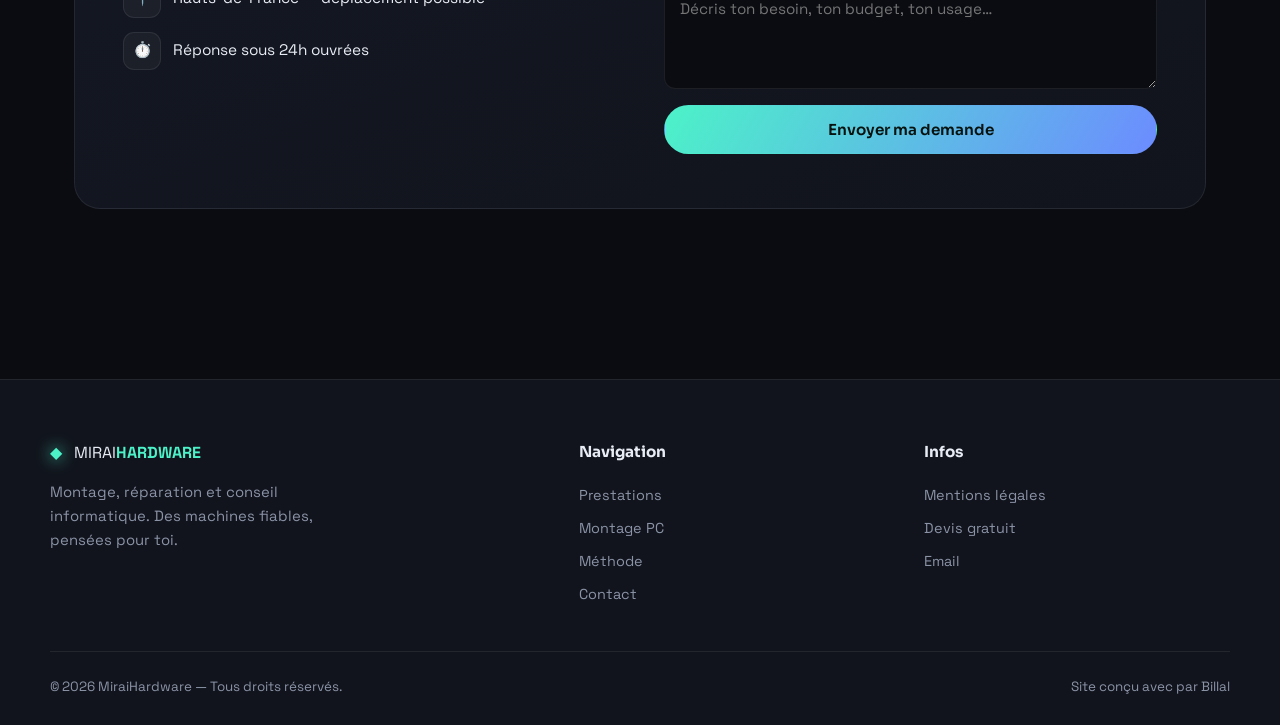
==== commit d5ea0c91: "Refonte complète du site : one-page moderne, CSS unifié, responsive" ====
--- a/index.html
+++ b/index.html
@@ -319,7 +319,7 @@
   </div>
   <div class="footer-bottom">
     <p>© <span id="year"></span> MiraiHardware — Tous droits réservés.</p>
-    <p>Site conçu avec ◆ par Billal</p>
+    <p>Site conçu avec  par Billal</p>
   </div>
 </footer>
 
